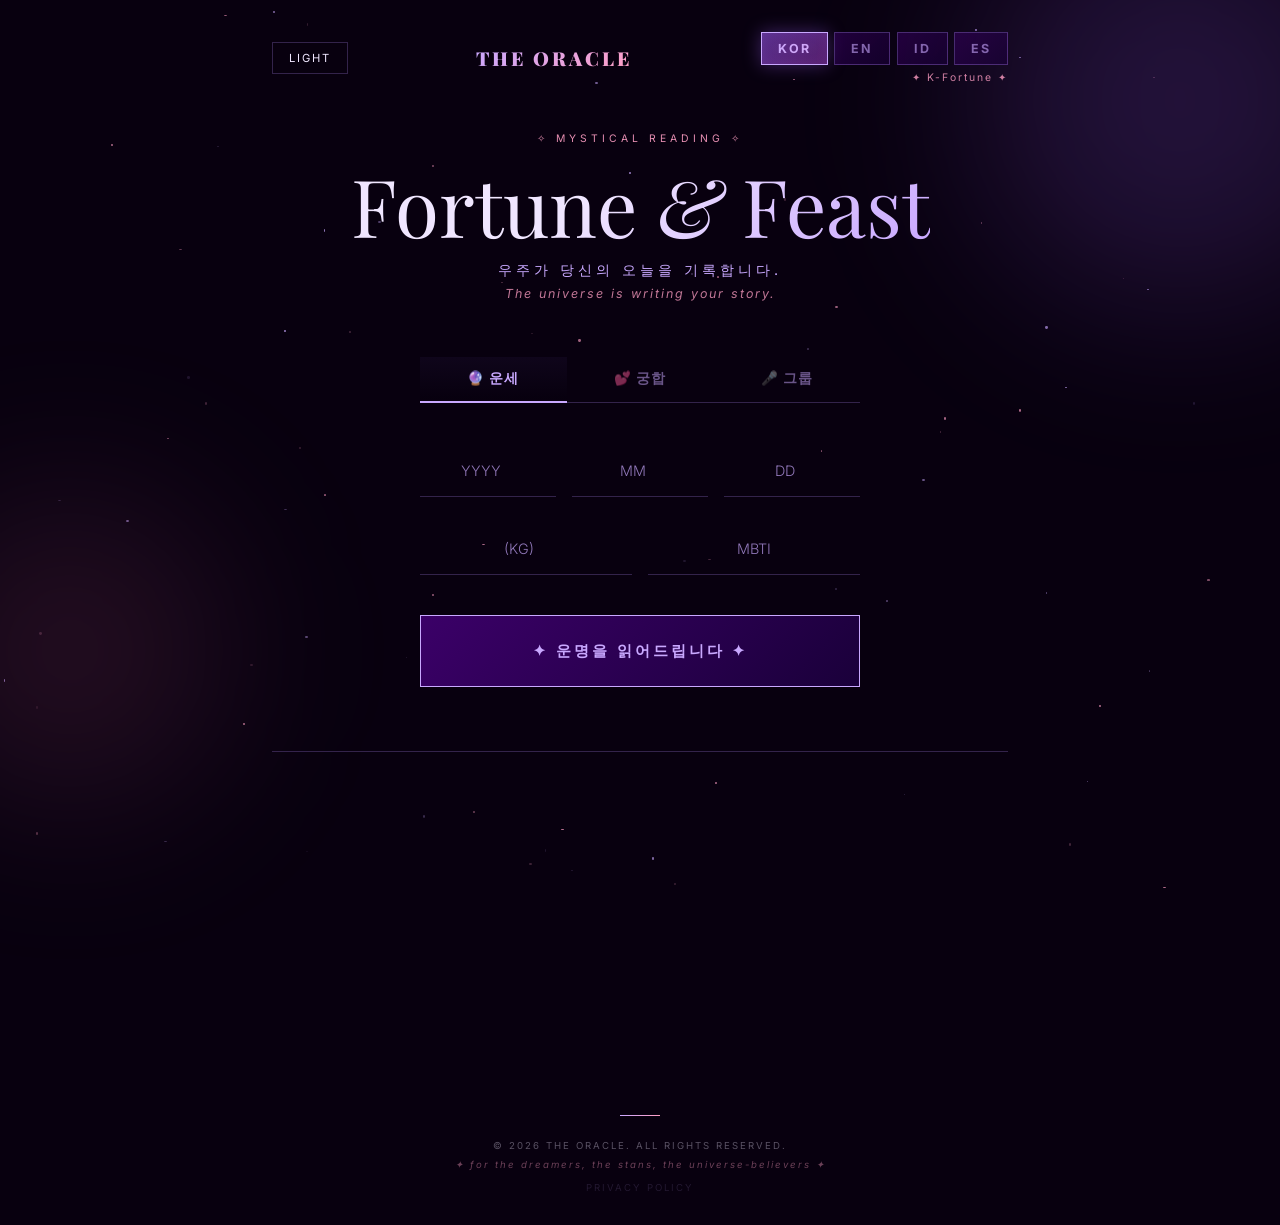
==== index.html @ b5136923 "add adsense code" ====
<!DOCTYPE html>
<html lang="en" data-theme="dark">
<head>
    <meta charset="UTF-8">
    <meta name="viewport" content="width=device-width, initial-scale=1.0">

    <!-- ======= SEO & Social Meta ======= -->
    <title>THE ORACLE — K-Fortune & Feast ✨</title>
    <script async src="https://pagead2.googlesyndication.com/pagead/js/adsbygoogle.js?client=ca-pub-8526543982783991"
     crossorigin="anonymous"></script>
    <meta name="description" content="Discover your destiny through ancient Korean fortune telling. Get your personalized fate reading + tonight's divine menu recommendation. A mystical experience for K-culture fans. ✨">
    <meta name="keywords" content="k-pop fortune, korean fortune telling, kpop horoscope, k-pop oracle, destiny reading, kpop fans, bts fortune, idol fortune, saju, k-fortune">
    <link rel="canonical" href="https://linefortune.com/">

    <!-- Open Graph (Facebook, KakaoTalk, LINE preview) -->
    <meta property="og:type" content="website">
    <meta property="og:url" content="https://linefortune.com/">
    <meta property="og:title" content="THE ORACLE — Read Your K-Fate ✨">
    <meta property="og:description" content="Ancient Korean destiny reading meets tonight's perfect meal. What does the universe say about YOU today? 🌙">
    <meta property="og:image" content="https://linefortune.com/og-image.jpg">
    <meta property="og:image:width" content="1200">
    <meta property="og:image:height" content="630">
    <meta property="og:locale" content="en_US">
    <meta property="og:locale:alternate" content="ko_KR">
    <meta property="og:locale:alternate" content="id_ID">
    <meta property="og:locale:alternate" content="pt_BR">

    <!-- Twitter / X Card -->
    <meta name="twitter:card" content="summary_large_image">
    <meta name="twitter:site" content="@theoracle_kfate">
    <meta name="twitter:title" content="THE ORACLE — Read Your K-Fate ✨">
    <meta name="twitter:description" content="Ancient Korean destiny reading meets tonight's perfect meal. What does the universe say about YOU today? 🌙">
    <meta name="twitter:image" content="https://linefortune.com/og-image.jpg">

    <!-- JSON-LD Structured Data -->
    <script type="application/ld+json">
    {
      "@context": "https://schema.org",
      "@type": "WebApplication",
      "name": "THE ORACLE — K-Fortune & Feast",
      "url": "https://linefortune.com/",
      "description": "Discover your destiny through ancient Korean fortune telling. Get your personalized fate reading and tonight's divine meal recommendation — a mystical experience for K-culture fans.",
      "applicationCategory": "EntertainmentApplication",
      "operatingSystem": "Any",
      "inLanguage": ["en", "ko", "id", "pt"],
      "offers": { "@type": "Offer", "price": "0", "priceCurrency": "USD" },
      "keywords": "kpop fortune, korean fortune telling, k-fortune, destiny reading, kpop fans, bts fortune"
    }
    </script>

    <!-- Google AdSense -->
    <script async src="https://pagead2.googlesyndication.com/pagead/js/adsbygoogle.js?client=ca-pub-8526543982783991"
         crossorigin="anonymous"></script>

    <!-- Google Analytics 4 -->
    <!-- TODO: Replace G-XXXXXXXXXX with your actual GA4 Measurement ID -->
    <script async src="https://www.googletagmanager.com/gtag/js?id=G-QWZPZQQKXY"></script>
    <script>
        window.dataLayer = window.dataLayer || [];
        function gtag(){dataLayer.push(arguments);}
        gtag('js', new Date());
        gtag('config', 'G-QWZPZQQKXY', {
            page_title: 'THE ORACLE - Home',
            page_location: window.location.href
        });
    </script>

    <!-- Fonts -->
    <link rel="preconnect" href="https://fonts.googleapis.com">
    <link rel="preconnect" href="https://fonts.gstatic.com" crossorigin>
    <link href="https://fonts.googleapis.com/css2?family=Inter:wght@300;400;700;900&family=Playfair+Display:ital,wght@0,400;0,700;0,900;1,400&family=Noto+Sans+KR:wght@300;400;700&display=swap" rel="stylesheet">
    <link rel="stylesheet" href="style.css">
    <script src="https://html2canvas.hertzen.com/dist/html2canvas.min.js"></script>
</head>
<body>
    <div class="stars-container"></div>
    <div class="glow-orb glow-1"></div>
    <div class="glow-orb glow-2"></div>

    <div class="app-container">
        <header>
            <button id="theme-btn" class="theme-toggle" onclick="toggleTheme()">LIGHT</button>
            <div class="logo">THE ORACLE</div>
            <div class="header-right">
                <div class="lang-switcher">
                    <button class="lang-btn active" data-lang="ko" onclick="setLang('ko')">KOR</button>
                    <button class="lang-btn" data-lang="en" onclick="setLang('en')">EN</button>
                    <button class="lang-btn" data-lang="id" onclick="setLang('id')">ID</button>
                    <button class="lang-btn" data-lang="es" onclick="setLang('es')">ES</button>
                </div>
                <div class="header-tag">✦ K-Fortune ✦</div>
            </div>
        </header>

        <main class="content">
            <div class="badge">✧ MYSTICAL READING ✧</div>
            <h1 class="main-title">Fortune <i>&</i> Feast</h1>
            <p class="subtitle">우주가 당신의 오늘을 기록합니다.</p>
            <p class="subtitle-en">The universe is writing your story.</p>

            <!-- Tab Navigation -->
            <div class="tab-nav">
                <button class="tab-btn active" data-tab="fortune" onclick="switchTab('fortune')">🔮 운세</button>
                <button class="tab-btn" data-tab="match" onclick="switchTab('match')">💕 궁합</button>
                <button class="tab-btn" data-tab="group" onclick="switchTab('group')">🎤 그룹</button>
            </div>

            <!-- Fortune Tab -->
            <div class="tab-panel active" data-panel="fortune">
                <div class="input-section">
                    <div class="input-group">
                        <div class="field-wrapper">
                            <input type="number" id="year" placeholder="YYYY" min="1900" max="2030">
                        </div>
                        <div class="field-wrapper">
                            <input type="number" id="month" placeholder="MM" min="1" max="12">
                        </div>
                        <div class="field-wrapper">
                            <input type="number" id="day" placeholder="DD" min="1" max="31">
                        </div>
                    </div>
                    <div class="input-group secondary">
                        <div class="field-wrapper">
                            <input type="number" id="weight" placeholder="(kg)" min="1" max="300">
                        </div>
                        <div class="field-wrapper">
                            <input type="text" id="mbti" placeholder="MBTI" maxlength="4">
                        </div>
                    </div>
                    <button class="action-btn" onclick="getFortune()">✦ READ YOUR DESTINY ✦</button>
                </div>
                <div id="display-area"></div>
            </div>

            <!-- Match Tab -->
            <div class="tab-panel" data-panel="match" id="match-panel">
                <!-- Rendered by JS -->
            </div>

            <!-- Group Tab -->
            <div class="tab-panel" data-panel="group" id="group-panel">
                <!-- Rendered by JS -->
            </div>
        </main>

        <footer>
            <div class="footer-line"></div>
            <p>© 2026 THE ORACLE. ALL RIGHTS RESERVED.</p>
            <p class="footer-sub">✦ for the dreamers, the stans, the universe-believers ✦</p>
            <p class="footer-privacy"><a href="privacy.html">Privacy Policy</a></p>
        </footer>
    </div>

    <script src="translations.js"></script>
    <script src="main.js"></script>
</body>
</html>
---- style.css ----
:root {
    /* Dark Mode — Deep Space Purple (K-pop demon hunter vibes) */
    --bg-color: #08000f;
    --text-color: #f0e6ff;
    --border-color: rgba(180, 140, 255, 0.25);
    --accent-color: #c9a8ff;       /* lavender */
    --accent-pink: #ff9ec4;        /* soft pink */
    --accent-gold: #d4af37;        /* keep gold for fortune text */
    --glow-purple: rgba(160, 100, 255, 0.18);
    --glow-pink: rgba(255, 120, 180, 0.12);
    --font-serif: 'Playfair Display', serif;
    --font-sans: 'Inter', sans-serif;
    --input-bg: transparent;
}

[data-theme="light"] {
    --bg-color: #fdf5ff;
    --text-color: #1a0030;
    --border-color: rgba(140, 80, 220, 0.2);
    --accent-color: #8b5cf6;
    --accent-pink: #ec4899;
    --accent-gold: #7c5f1a;
    --glow-purple: rgba(139, 92, 246, 0.1);
    --glow-pink: rgba(236, 72, 153, 0.07);
}

* {
    box-sizing: border-box;
    margin: 0;
    padding: 0;
}

body {
    background-color: var(--bg-color);
    color: var(--text-color);
    font-family: var(--font-sans);
    min-height: 100vh;
    overflow-x: hidden;
    transition: background-color 0.5s ease, color 0.5s ease;
}

/* Background ambient glow orbs */
.glow-orb {
    position: fixed;
    border-radius: 50%;
    filter: blur(90px);
    pointer-events: none;
    z-index: 0;
}
.glow-1 {
    width: 400px;
    height: 400px;
    background: var(--glow-purple);
    top: -100px;
    right: -100px;
}
.glow-2 {
    width: 300px;
    height: 300px;
    background: var(--glow-pink);
    bottom: 100px;
    left: -80px;
}

.app-container {
    max-width: 800px;
    margin: 0 auto;
    padding: 2rem;
    min-height: 100vh;
    display: flex;
    flex-direction: column;
    position: relative;
    z-index: 1;
}

/* ── Header ── */
header {
    display: flex;
    justify-content: space-between;
    align-items: center;
    padding-bottom: 3rem;
}

.logo {
    font-family: var(--font-serif);
    font-weight: 900;
    font-size: 1.2rem;
    letter-spacing: 3px;
    text-transform: uppercase;
    background: linear-gradient(135deg, var(--accent-color), var(--accent-pink));
    -webkit-background-clip: text;
    -webkit-text-fill-color: transparent;
    background-clip: text;
}

.header-right {
    display: flex;
    flex-direction: column;
    align-items: flex-end;
    gap: 0.4rem;
}

.lang-switcher {
    display: flex;
    gap: 0.4rem;
}

.lang-btn {
    background: linear-gradient(135deg, rgba(59,0,104,0.5), rgba(26,0,58,0.6));
    border: 1px solid rgba(180,140,255,0.3);
    color: rgba(201,168,255,0.6);
    padding: 0.5rem 1rem;
    font-size: 0.78rem;
    font-family: var(--font-sans);
    font-weight: 700;
    letter-spacing: 2px;
    cursor: pointer;
    transition: all 0.3s ease;
    position: relative;
    overflow: hidden;
}
.lang-btn::before {
    content: '';
    position: absolute;
    inset: 0;
    background: linear-gradient(135deg, var(--accent-color), var(--accent-pink));
    opacity: 0;
    transition: opacity 0.3s ease;
}
.lang-btn:hover {
    border-color: var(--accent-color);
    color: #fff;
    box-shadow: 0 0 14px rgba(160,100,255,0.3);
}
.lang-btn:hover::before { opacity: 0.15; }

.lang-btn.active {
    background: linear-gradient(135deg, rgba(100,30,180,0.6), rgba(60,0,120,0.7));
    border-color: var(--accent-color);
    color: var(--accent-color);
    box-shadow: 0 0 18px rgba(160,100,255,0.35), inset 0 0 12px rgba(160,100,255,0.1);
}
.lang-btn.active::before { opacity: 0.2; }

[data-theme="light"] .lang-btn {
    background: linear-gradient(135deg, rgba(139,92,246,0.12), rgba(109,40,217,0.08));
    border-color: rgba(139,92,246,0.35);
    color: rgba(109,40,217,0.6);
}
[data-theme="light"] .lang-btn.active {
    background: linear-gradient(135deg, rgba(139,92,246,0.25), rgba(109,40,217,0.2));
    border-color: var(--accent-color);
    color: var(--accent-color);
    box-shadow: 0 0 14px rgba(139,92,246,0.2);
}

.header-tag {
    font-size: 0.65rem;
    letter-spacing: 2px;
    color: var(--accent-pink);
    opacity: 0.8;
}

.theme-toggle {
    background: none;
    border: 1px solid var(--border-color);
    color: var(--text-color);
    padding: 0.5rem 1rem;
    font-size: 0.7rem;
    letter-spacing: 2px;
    cursor: pointer;
    transition: all 0.3s ease;
    font-family: var(--font-sans);
}
.theme-toggle:hover {
    border-color: var(--accent-color);
    color: var(--accent-color);
}

/* ── Main Content ── */
.content {
    flex: 1;
    display: flex;
    flex-direction: column;
    align-items: center;
    justify-content: center;
    text-align: center;
}

.badge {
    font-size: 0.65rem;
    letter-spacing: 4px;
    color: var(--accent-pink);
    margin-bottom: 1.2rem;
    opacity: 0.9;
}

.main-title {
    font-family: var(--font-serif);
    font-size: clamp(3rem, 10vw, 5rem);
    font-weight: 400;
    line-height: 1;
    margin-bottom: 1rem;
    background: linear-gradient(135deg, var(--text-color) 40%, var(--accent-color));
    -webkit-background-clip: text;
    -webkit-text-fill-color: transparent;
    background-clip: text;
}
.main-title i {
    font-family: var(--font-serif);
    font-style: italic;
    font-weight: 400;
}

.subtitle {
    font-size: 0.9rem;
    letter-spacing: 4px;
    text-transform: uppercase;
    color: var(--accent-color);
    margin-bottom: 0.4rem;
}
.subtitle-en {
    font-size: 0.78rem;
    letter-spacing: 2px;
    color: var(--accent-pink);
    opacity: 0.75;
    margin-bottom: 3.5rem;
    font-style: italic;
}

/* ── Input Section ── */
.input-section {
    width: 100%;
    max-width: 440px;
    margin: 0 auto 4rem;
}

.input-group {
    display: grid;
    grid-template-columns: repeat(3, 1fr);
    gap: 1rem;
    margin-bottom: 1.5rem;
}
.input-group.secondary {
    grid-template-columns: 1fr 1fr;
    margin-bottom: 2.5rem;
}

.field-wrapper {
    display: flex;
    flex-direction: column;
    align-items: center;
}

input {
    width: 100%;
    background: var(--input-bg);
    border: none;
    border-bottom: 1px solid var(--border-color);
    color: var(--text-color);
    padding: 1rem 0.5rem;
    text-align: center;
    font-size: 1.1rem;
    font-family: var(--font-sans);
    font-weight: 300;
    outline: none;
    transition: all 0.3s ease;
    text-transform: uppercase;
}
input::-webkit-input-placeholder { color: var(--accent-color) !important; opacity: 0.7 !important; -webkit-text-fill-color: var(--accent-color) !important; font-size: 0.9rem; }
input::-moz-placeholder          { color: var(--accent-color) !important; opacity: 0.7 !important; font-size: 0.9rem; }
input::placeholder                { color: var(--accent-color) !important; opacity: 0.7 !important; -webkit-text-fill-color: var(--accent-color) !important; font-size: 0.9rem; }
input:focus {
    border-bottom-color: var(--accent-pink);
    transform: translateY(-2px);
}

.action-btn {
    width: 100%;
    background: linear-gradient(135deg, #3b0068, #1a003a);
    color: var(--accent-color);
    border: 1px solid var(--accent-color);
    padding: 1.5rem;
    font-size: 0.95rem;
    font-family: var(--font-serif);
    font-weight: 700;
    letter-spacing: 3px;
    cursor: pointer;
    transition: all 0.4s ease;
    position: relative;
    overflow: hidden;
}
.action-btn::after {
    content: '';
    position: absolute;
    inset: 0;
    background: linear-gradient(135deg, var(--accent-color), var(--accent-pink));
    opacity: 0;
    transition: opacity 0.4s ease;
}
.action-btn:hover {
    letter-spacing: 5px;
    color: #08000f;
    border-color: var(--accent-pink);
}
.action-btn:hover::after {
    opacity: 1;
}
.action-btn span {
    position: relative;
    z-index: 1;
}

/* ── Display Area ── */
#display-area {
    width: 100%;
    min-height: 300px;
    margin-top: 2rem;
    border-top: 1px solid var(--border-color);
    padding-top: 3rem;
}

.placeholder-text {
    font-size: 0.8rem;
    letter-spacing: 2px;
    color: var(--accent-color);
    opacity: 0.8;
    text-transform: uppercase;
}

/* ── Fortune Result ── */
.fortune-container {
    animation: fadeIn 1s ease-out;
}

.fortune-meta {
    font-size: 0.7rem;
    letter-spacing: 3px;
    text-transform: uppercase;
    color: var(--accent-pink);
    margin-bottom: 1.5rem;
}

.fortune-result {
    font-family: var(--font-serif);
    font-size: 1.8rem;
    line-height: 1.4;
    font-weight: 400;
    margin-bottom: 0.8rem;
    word-break: keep-all;
    cursor: pointer;
    transition: color 0.3s;
}
.fortune-result:hover {
    color: var(--accent-color);
}

.fortune-tap-hint {
    font-size: 0.72rem;
    letter-spacing: 2px;
    color: var(--accent-color);
    opacity: 0.7;
    text-transform: uppercase;
    margin-top: 0.8rem;
    margin-bottom: 2.5rem;
}

/* ── Menu Recommendation ── */
.menu-content {
    margin-top: 3rem;
    padding-top: 3rem;
    border-top: 1px dashed var(--border-color);
    animation: slideUp 0.8s ease-out;
}

.witty-reason {
    font-size: 1.05rem;
    color: var(--text-color);
    margin-bottom: 2.5rem;
    word-break: keep-all;
    font-weight: 300;
    opacity: 0.9;
    font-style: italic;
    line-height: 1.7;
}
.witty-reason::before, .witty-reason::after {
    content: '"';
    color: var(--accent-pink);
    font-family: var(--font-serif);
    font-size: 1.5rem;
}

.menu-label {
    font-size: 0.65rem;
    letter-spacing: 3px;
    text-transform: uppercase;
    opacity: 0.5;
    margin-bottom: 1rem;
    display: block;
}

.menu-name {
    font-family: var(--font-serif);
    font-size: 2.5rem;
    font-style: italic;
    background: linear-gradient(135deg, var(--accent-color), var(--accent-pink));
    -webkit-background-clip: text;
    -webkit-text-fill-color: transparent;
    background-clip: text;
}

.menu-decoration {
    margin-top: 1rem;
    font-size: 1.5rem;
    opacity: 0.4;
}

/* ── K-pop Cards ── */
.kpop-cards {
    display: grid;
    grid-template-columns: 1fr 1fr 2fr;
    gap: 0.75rem;
    margin: 2rem 0 1.5rem;
}

.kcard {
    border: 1px solid var(--border-color);
    padding: 1.2rem 1rem;
    background: linear-gradient(135deg, rgba(59,0,104,0.2), rgba(26,0,58,0.25));
    display: flex;
    flex-direction: column;
    align-items: center;
    gap: 0.5rem;
    text-align: center;
    animation: fadeIn 0.8s ease-out 0.3s both;
}

.kcard-label {
    font-size: 0.6rem;
    letter-spacing: 2px;
    text-transform: uppercase;
    color: var(--accent-pink);
    opacity: 0.8;
}

.color-swatch {
    width: 36px;
    height: 36px;
    border-radius: 50%;
    border: 2px solid rgba(255,255,255,0.15);
    box-shadow: 0 0 12px rgba(201,168,255,0.3);
}

.kcard-value {
    font-size: 0.78rem;
    color: var(--text-color);
    opacity: 0.9;
    font-weight: 400;
}

.kcard-big {
    font-family: var(--font-serif);
    font-size: 2.4rem;
    font-style: italic;
    background: linear-gradient(135deg, var(--accent-color), var(--accent-pink));
    -webkit-background-clip: text;
    -webkit-text-fill-color: transparent;
    background-clip: text;
    line-height: 1;
}

.idol-card {
    align-items: flex-start;
    text-align: left;
}

.kcard-idol-name {
    font-family: var(--font-serif);
    font-size: 1rem;
    font-weight: 700;
    color: var(--accent-color);
    letter-spacing: 0.5px;
}

.kcard-idol-vibe {
    font-size: 0.75rem;
    color: var(--text-color);
    opacity: 0.7;
    line-height: 1.5;
    font-style: italic;
}

/* ── K-pop Vibe Box ── */
.kpop-vibe-box {
    border-left: 2px solid var(--accent-pink);
    padding: 0.8rem 1.2rem;
    margin: 0 0 2rem;
    background: rgba(255,158,196,0.05);
    animation: fadeIn 0.8s ease-out 0.5s both;
}

.kpop-vibe-text {
    font-size: 0.88rem;
    color: var(--text-color);
    opacity: 0.85;
    font-style: italic;
    line-height: 1.6;
    text-align: left;
}

/* ── Footer Privacy Link ── */
.footer-privacy {
    margin-top: 0.8rem;
}
.footer-privacy a {
    font-size: 0.6rem;
    letter-spacing: 2px;
    color: var(--accent-color);
    opacity: 0.4;
    text-decoration: none;
    text-transform: uppercase;
}
.footer-privacy a:hover { opacity: 0.8; }

/* ── Responsive: K-pop Cards ── */
@media (max-width: 600px) {
    .kpop-cards {
        grid-template-columns: 1fr 1fr;
    }
    .idol-card {
        grid-column: 1 / -1;
        align-items: center;
        text-align: center;
    }
}

/* ── Shopee Section ── */
.shopee-section {
    margin-top: 2.5rem;
    padding: 2rem;
    border: 1px solid var(--border-color);
    background: linear-gradient(135deg, rgba(59,0,104,0.25), rgba(26,0,58,0.3));
    animation: fadeIn 0.8s ease-out 0.2s both;
}

.shopee-hint {
    font-size: 0.82rem;
    color: var(--text-color);
    opacity: 0.65;
    margin-bottom: 1.2rem;
    font-style: italic;
    letter-spacing: 0.5px;
}

.shopee-btn {
    display: flex;
    align-items: center;
    gap: 1rem;
    width: 100%;
    padding: 1.1rem 1.4rem;
    background: linear-gradient(135deg, rgba(201,168,255,0.12), rgba(255,158,196,0.08));
    border: 1px solid var(--accent-color);
    color: var(--text-color);
    text-decoration: none;
    cursor: pointer;
    transition: all 0.3s ease;
    text-align: left;
}
.shopee-btn:hover {
    background: linear-gradient(135deg, rgba(201,168,255,0.22), rgba(255,158,196,0.15));
    border-color: var(--accent-pink);
    transform: translateY(-2px);
    box-shadow: 0 8px 24px rgba(160,100,255,0.15);
}

.shopee-icon {
    font-size: 1.5rem;
    flex-shrink: 0;
}

.shopee-text {
    flex: 1;
    display: flex;
    flex-direction: column;
    gap: 0.2rem;
}

.shopee-main {
    font-family: var(--font-serif);
    font-size: 1rem;
    font-weight: 700;
    color: var(--accent-color);
    letter-spacing: 0.5px;
}

.shopee-sub {
    font-size: 0.7rem;
    letter-spacing: 1.5px;
    color: var(--accent-pink);
    opacity: 0.8;
    text-transform: uppercase;
}

.shopee-arrow {
    font-size: 1.2rem;
    color: var(--accent-pink);
    opacity: 0.7;
    transition: transform 0.3s ease;
    flex-shrink: 0;
}
.shopee-btn:hover .shopee-arrow {
    transform: translateX(4px);
    opacity: 1;
}

.shopee-disclosure {
    margin-top: 0.8rem;
    font-size: 0.6rem;
    color: var(--text-color);
    opacity: 0.3;
    letter-spacing: 0.5px;
}

/* ── Share Section ── */
.share-section {
    margin-top: 3rem;
    padding-top: 2rem;
    border-top: 1px solid var(--border-color);
    display: flex;
    flex-direction: column;
    align-items: center;
    gap: 1rem;
    animation: fadeIn 1s ease-out 0.4s both;
}

.share-label {
    font-size: 0.65rem;
    letter-spacing: 4px;
    color: var(--accent-color);
    text-transform: uppercase;
    opacity: 0.8;
}

.share-buttons {
    display: flex;
    gap: 0.75rem;
    flex-wrap: wrap;
    justify-content: center;
}

.share-btn {
    display: flex;
    align-items: center;
    gap: 0.5rem;
    padding: 0.65rem 1.2rem;
    font-size: 0.75rem;
    letter-spacing: 2px;
    font-family: var(--font-sans);
    font-weight: 700;
    cursor: pointer;
    border: 1px solid var(--border-color);
    background: transparent;
    color: var(--text-color);
    transition: all 0.3s ease;
    text-decoration: none;
    text-transform: uppercase;
}
.share-btn:hover {
    transform: translateY(-2px);
}
.share-btn.twitter {
    border-color: #1d9bf0;
    color: #1d9bf0;
}
.share-btn.twitter:hover {
    background: #1d9bf0;
    color: #fff;
}
.share-btn.copy {
    border-color: var(--accent-color);
    color: var(--accent-color);
}
.share-btn.copy:hover {
    background: var(--accent-color);
    color: var(--bg-color);
}
.share-btn.copy.copied {
    border-color: #4ade80;
    color: #4ade80;
}

/* ── Animations ── */
@keyframes fadeIn {
    from { opacity: 0; }
    to   { opacity: 1; }
}
@keyframes slideUp {
    from { opacity: 0; transform: translateY(20px); }
    to   { opacity: 1; transform: translateY(0); }
}

/* ── Stars ── */
.stars-container {
    position: fixed;
    top: 0; left: 0;
    width: 100%; height: 100%;
    pointer-events: none;
    z-index: 0;
}

/* ── Footer ── */
footer {
    padding-top: 4rem;
    text-align: center;
}
.footer-line {
    width: 40px;
    height: 1px;
    background: linear-gradient(90deg, var(--accent-color), var(--accent-pink));
    margin: 0 auto 1.5rem;
}
footer p {
    font-size: 0.6rem;
    letter-spacing: 2px;
    opacity: 0.35;
}
.footer-sub {
    margin-top: 0.5rem;
    font-style: italic;
    color: var(--accent-pink);
    opacity: 0.4 !important;
}

/* ── Tab Navigation ── */
.tab-nav {
    display: flex;
    width: 100%;
    max-width: 440px;
    border-bottom: 1px solid var(--border-color);
    margin-bottom: 2.5rem;
    gap: 0;
}

.tab-btn {
    flex: 1;
    background: none;
    border: none;
    border-bottom: 2px solid transparent;
    color: rgba(201, 168, 255, 0.5);
    padding: 0.8rem 0.5rem;
    font-size: 0.85rem;
    font-family: var(--font-sans);
    font-weight: 600;
    letter-spacing: 1px;
    cursor: pointer;
    transition: all 0.3s ease;
    margin-bottom: -1px;
}

.tab-btn:hover {
    color: var(--accent-color);
}

.tab-btn.active {
    color: var(--accent-color);
    border-bottom: 2px solid var(--accent-color);
    background: linear-gradient(to bottom, rgba(160, 100, 255, 0.05), transparent);
}

/* ── Tab Panels ── */
.tab-panel {
    display: none;
    width: 100%;
    animation: fadeIn 0.4s ease-out;
}

.tab-panel.active {
    display: block;
}

.tab-content-inner {
    display: flex;
    flex-direction: column;
    align-items: center;
    gap: 1.5rem;
    width: 100%;
    max-width: 440px;
    margin: 0 auto;
    padding-top: 0.5rem;
}

.tab-section-title {
    font-family: var(--font-serif);
    font-size: 1.4rem;
    font-weight: 700;
    color: var(--accent-color);
    letter-spacing: 2px;
    text-align: center;
}

/* ── Idol Selector (Match Tab) ── */
.idol-selector-wrap {
    width: 100%;
}

.idol-select {
    width: 100%;
    background: linear-gradient(135deg, rgba(59, 0, 104, 0.5), rgba(26, 0, 58, 0.6));
    border: 1px solid var(--accent-color);
    color: var(--text-color);
    padding: 1rem 1.2rem;
    font-size: 1rem;
    font-family: var(--font-sans);
    font-weight: 400;
    cursor: pointer;
    outline: none;
    transition: all 0.3s ease;
    -webkit-appearance: none;
    appearance: none;
    background-image: url("data:image/svg+xml,%3Csvg xmlns='http://www.w3.org/2000/svg' width='12' height='8' viewBox='0 0 12 8'%3E%3Cpath d='M1 1l5 5 5-5' stroke='%23c9a8ff' stroke-width='2' fill='none' stroke-linecap='round'/%3E%3C/svg%3E");
    background-repeat: no-repeat;
    background-position: right 1rem center;
    padding-right: 2.5rem;
}

.idol-select:focus {
    border-color: var(--accent-pink);
    box-shadow: 0 0 14px rgba(160, 100, 255, 0.25);
}

.idol-select option,
.idol-select optgroup {
    background: #1a003a;
    color: var(--text-color);
}

.match-btn {
    max-width: 100%;
}

/* ── Compatibility Result ── */
.compat-result-card {
    width: 100%;
    border: 1px solid var(--border-color);
    padding: 2rem 1.5rem;
    text-align: center;
    background: linear-gradient(135deg, rgba(59, 0, 104, 0.3), rgba(26, 0, 58, 0.4));
    animation: fadeIn 0.5s ease-out;
}

.compat-idol-name {
    font-family: var(--font-serif);
    font-size: 1.1rem;
    color: var(--accent-pink);
    letter-spacing: 2px;
    margin-bottom: 0.5rem;
}

.compat-label {
    font-size: 0.7rem;
    letter-spacing: 3px;
    text-transform: uppercase;
    color: rgba(201, 168, 255, 0.6);
    margin-bottom: 1rem;
}

.compat-score-wrap {
    display: flex;
    align-items: flex-start;
    justify-content: center;
    gap: 0.2rem;
    margin-bottom: 1rem;
}

.compat-score {
    font-family: var(--font-serif);
    font-size: 5rem;
    font-weight: 900;
    line-height: 1;
    background: linear-gradient(135deg, var(--accent-color), var(--accent-pink));
    -webkit-background-clip: text;
    -webkit-text-fill-color: transparent;
    background-clip: text;
    min-width: 3ch;
    text-align: center;
}

.compat-percent {
    font-family: var(--font-serif);
    font-size: 2rem;
    font-weight: 700;
    color: var(--accent-color);
    margin-top: 0.5rem;
}

.compat-tier-label {
    font-family: var(--font-serif);
    font-size: 1.3rem;
    font-weight: 700;
    color: var(--accent-gold);
    margin-bottom: 0.8rem;
    letter-spacing: 1px;
}

.compat-tier-text {
    font-size: 0.9rem;
    color: var(--text-color);
    opacity: 0.85;
    line-height: 1.7;
    max-width: 360px;
    margin: 0 auto;
}

/* ── Group Grid (Group Tab) ── */
.group-grid {
    display: grid;
    grid-template-columns: repeat(4, 1fr);
    gap: 0.7rem;
    width: 100%;
}

.group-btn {
    display: flex;
    flex-direction: column;
    align-items: center;
    gap: 0.3rem;
    background: linear-gradient(135deg, rgba(59, 0, 104, 0.4), rgba(26, 0, 58, 0.5));
    border: 1px solid var(--border-color);
    color: var(--text-color);
    padding: 0.8rem 0.4rem;
    font-size: 0.72rem;
    font-family: var(--font-sans);
    font-weight: 600;
    letter-spacing: 0.5px;
    cursor: pointer;
    transition: all 0.3s ease;
}

.group-btn:hover {
    border-color: var(--accent-color);
    color: var(--accent-color);
    box-shadow: 0 0 12px rgba(160, 100, 255, 0.2);
    transform: translateY(-2px);
}

.group-btn.active {
    border-color: var(--accent-pink);
    color: var(--accent-pink);
    background: linear-gradient(135deg, rgba(100, 30, 180, 0.5), rgba(60, 0, 120, 0.6));
    box-shadow: 0 0 16px rgba(255, 120, 180, 0.25);
}

.group-emoji {
    font-size: 1.4rem;
    line-height: 1;
}

.group-name {
    text-align: center;
    line-height: 1.2;
}

/* ── Group Fortune Card ── */
.group-fortune-card {
    width: 100%;
    border: 1px solid var(--border-color);
    padding: 1.8rem 1.5rem;
    text-align: center;
    background: linear-gradient(135deg, rgba(59, 0, 104, 0.3), rgba(26, 0, 58, 0.4));
    animation: fadeIn 0.5s ease-out;
}

.group-fortune-header {
    display: flex;
    align-items: center;
    justify-content: center;
    gap: 0.6rem;
    margin-bottom: 1.2rem;
}

.group-fortune-emoji {
    font-size: 1.8rem;
}

.group-fortune-name {
    font-family: var(--font-serif);
    font-size: 1.3rem;
    font-weight: 700;
    color: var(--accent-color);
    letter-spacing: 2px;
}

.group-fortune-text {
    font-family: var(--font-serif);
    font-size: 1.05rem;
    font-weight: 400;
    font-style: italic;
    color: var(--accent-gold);
    line-height: 1.7;
    margin-bottom: 1.2rem;
}

.group-fortune-color {
    font-size: 0.8rem;
    letter-spacing: 2px;
    color: rgba(201, 168, 255, 0.7);
    display: flex;
    align-items: center;
    justify-content: center;
    gap: 0.5rem;
}

.color-dot {
    display: inline-block;
    width: 10px;
    height: 10px;
    border-radius: 50%;
}

/* ── Save Card Button ── */
.share-btn.save-card {
    background: linear-gradient(135deg, rgba(59, 0, 104, 0.5), rgba(26, 0, 58, 0.6));
    border: 1px solid var(--accent-pink);
    color: var(--accent-pink);
}

.share-btn.save-card:hover {
    background: linear-gradient(135deg, var(--accent-pink), var(--accent-color));
    color: #08000f;
    border-color: var(--accent-pink);
}

/* ── Responsive ── */
@media (max-width: 600px) {
    .main-title { font-size: 3rem; }
    .app-container { padding: 1.5rem; }
    .fortune-result { font-size: 1.4rem; }
    .menu-name { font-size: 2rem; }
    .group-grid { grid-template-columns: repeat(3, 1fr); }
    .compat-score { font-size: 3.5rem; }
}
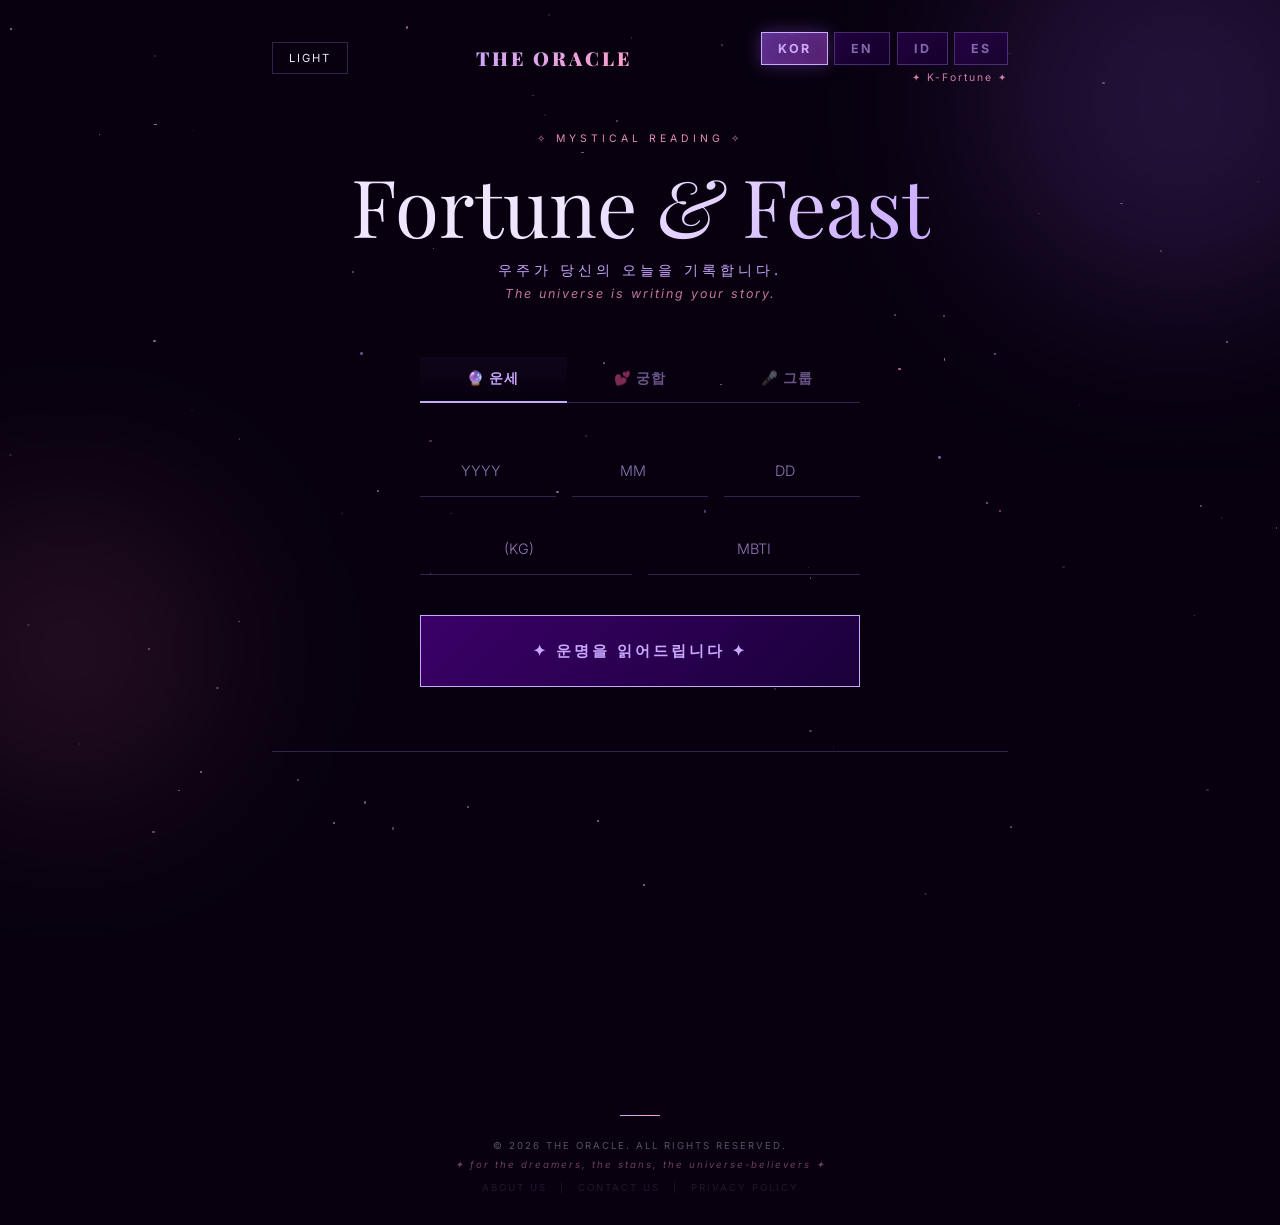
==== commit 37997a2a: "feat: Add About Us, Contact Us pages and update footer navigation - Add about.html with site mission" ====
--- a/index.html
+++ b/index.html
@@ -147,7 +147,13 @@
             <div class="footer-line"></div>
             <p>© 2026 THE ORACLE. ALL RIGHTS RESERVED.</p>
             <p class="footer-sub">✦ for the dreamers, the stans, the universe-believers ✦</p>
-            <p class="footer-privacy"><a href="privacy.html">Privacy Policy</a></p>
+            <p class="footer-privacy">
+                <a href="about.html">About Us</a>
+                <span style="opacity:0.3; margin: 0 0.5rem;">|</span>
+                <a href="contact.html">Contact Us</a>
+                <span style="opacity:0.3; margin: 0 0.5rem;">|</span>
+                <a href="privacy.html">Privacy Policy</a>
+            </p>
         </footer>
     </div>
 
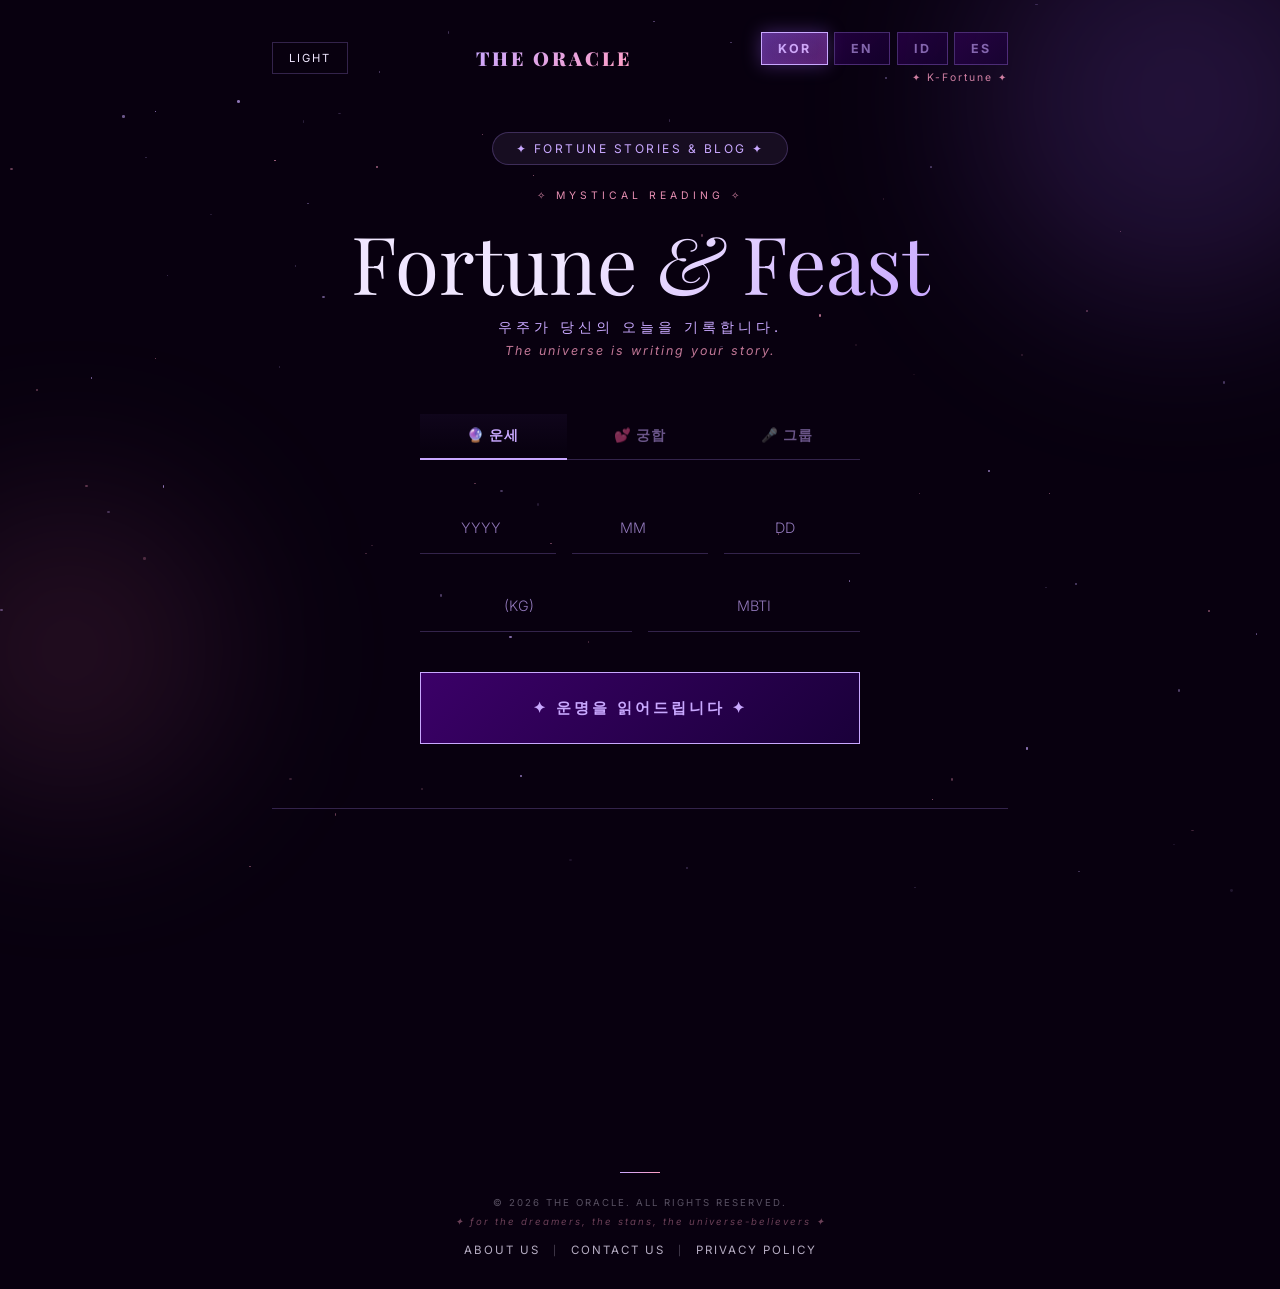
==== commit 6277fa7f: "feat: Add blog page with 5 fortune stories and blog button on main page - blog.html: 5 original fair" ====
--- a/index.html
+++ b/index.html
@@ -92,6 +92,27 @@
             </div>
         </header>
 
+        <!-- Blog Nav Bar -->
+        <div style="text-align:center; margin-bottom:1.5rem;">
+            <a href="blog.html" style="
+                display: inline-flex;
+                align-items: center;
+                gap: 0.4rem;
+                background: rgba(201,168,255,0.08);
+                border: 1px solid var(--border-color);
+                color: var(--accent-color);
+                padding: 0.5rem 1.4rem;
+                border-radius: 30px;
+                font-size: 0.75rem;
+                letter-spacing: 2.5px;
+                text-transform: uppercase;
+                text-decoration: none;
+                transition: background 0.2s, color 0.2s;
+            " onmouseover="this.style.background='rgba(201,168,255,0.18)'" onmouseout="this.style.background='rgba(201,168,255,0.08)'">
+                ✦ Fortune Stories &amp; Blog ✦
+            </a>
+        </div>
+
         <main class="content">
             <div class="badge">✧ MYSTICAL READING ✧</div>
             <h1 class="main-title">Fortune <i>&</i> Feast</h1>
--- a/style.css
+++ b/style.css
@@ -510,17 +510,20 @@
 
 /* ── Footer Privacy Link ── */
 .footer-privacy {
-    margin-top: 0.8rem;
+    margin-top: 1rem;
+    opacity: 1 !important;
 }
 .footer-privacy a {
-    font-size: 0.6rem;
-    letter-spacing: 2px;
-    color: var(--accent-color);
-    opacity: 0.4;
+    font-size: 0.72rem;
+    letter-spacing: 2px;
+    color: rgba(240, 230, 255, 0.75);
+    opacity: 1 !important;
     text-decoration: none;
     text-transform: uppercase;
 }
-.footer-privacy a:hover { opacity: 0.8; }
+.footer-privacy a:hover {
+    color: rgba(240, 230, 255, 1);
+}
 
 /* ── Responsive: K-pop Cards ── */
 @media (max-width: 600px) {
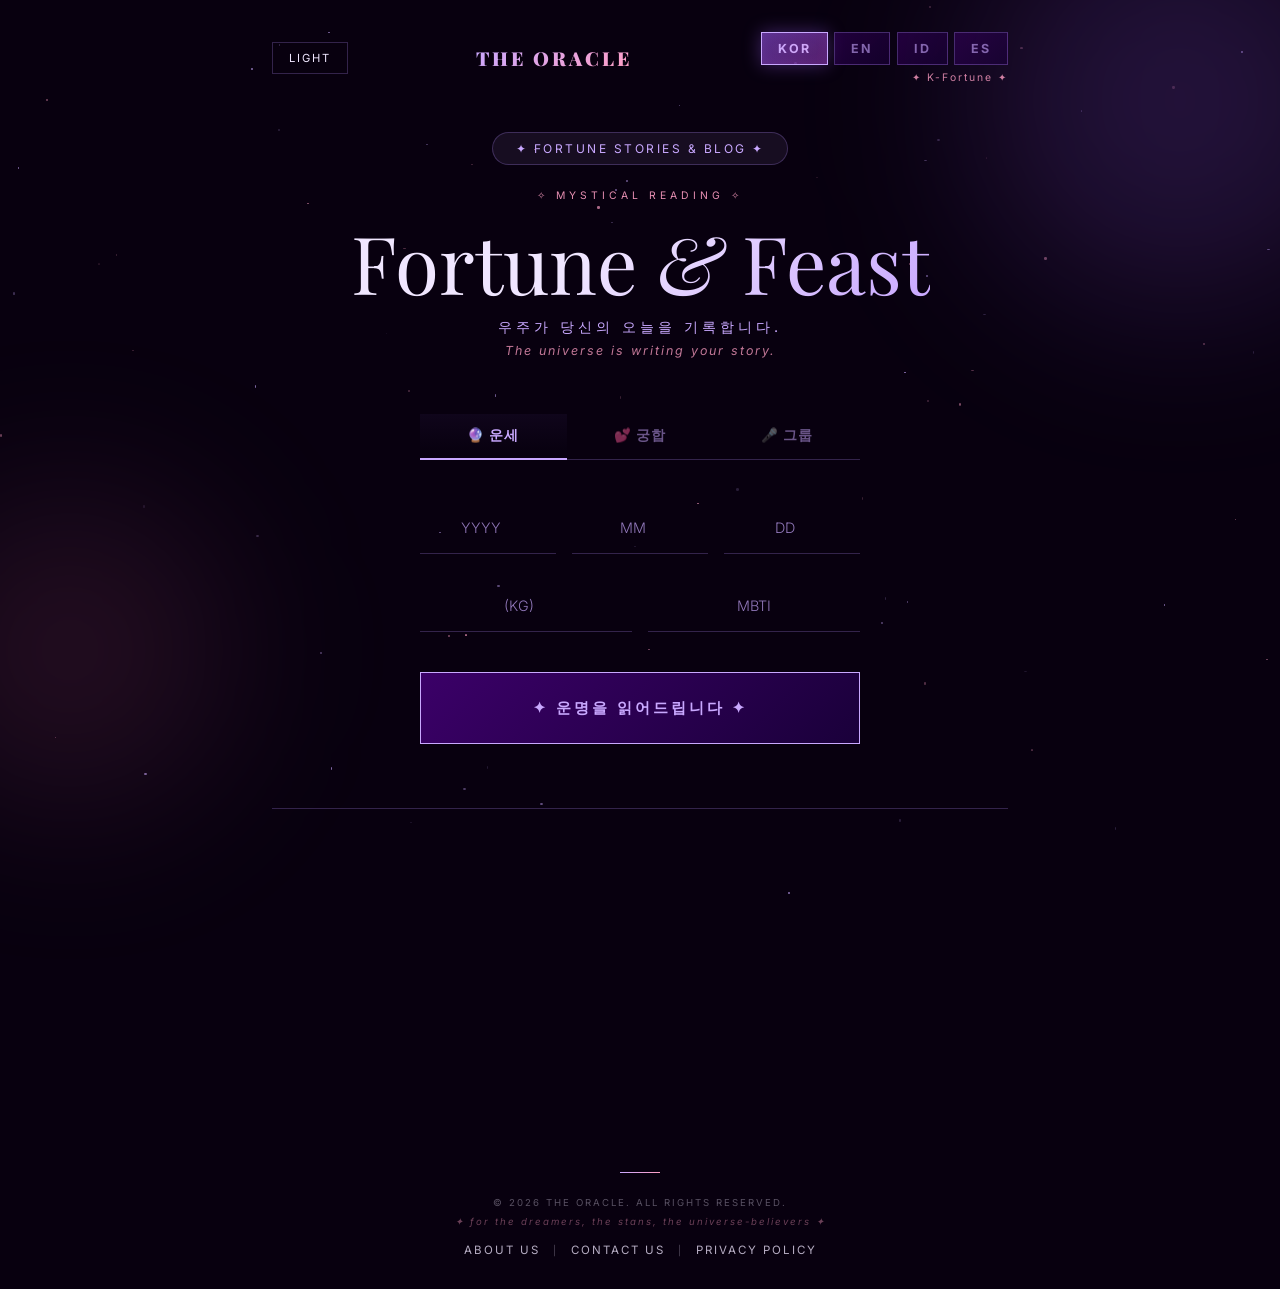
==== commit e3d0655b: "feat: add SVG favicon matching site's mystical oracle theme Co-Authored-By: Claude Sonnet 4.6 <norep" ====
--- a/index.html
+++ b/index.html
@@ -3,6 +3,10 @@
 <head>
     <meta charset="UTF-8">
     <meta name="viewport" content="width=device-width, initial-scale=1.0">
+
+    <!-- Favicon -->
+    <link rel="icon" type="image/svg+xml" href="/favicon.svg">
+    <link rel="shortcut icon" href="/favicon.svg">
 
     <!-- ======= SEO & Social Meta ======= -->
     <title>THE ORACLE — K-Fortune & Feast ✨</title>
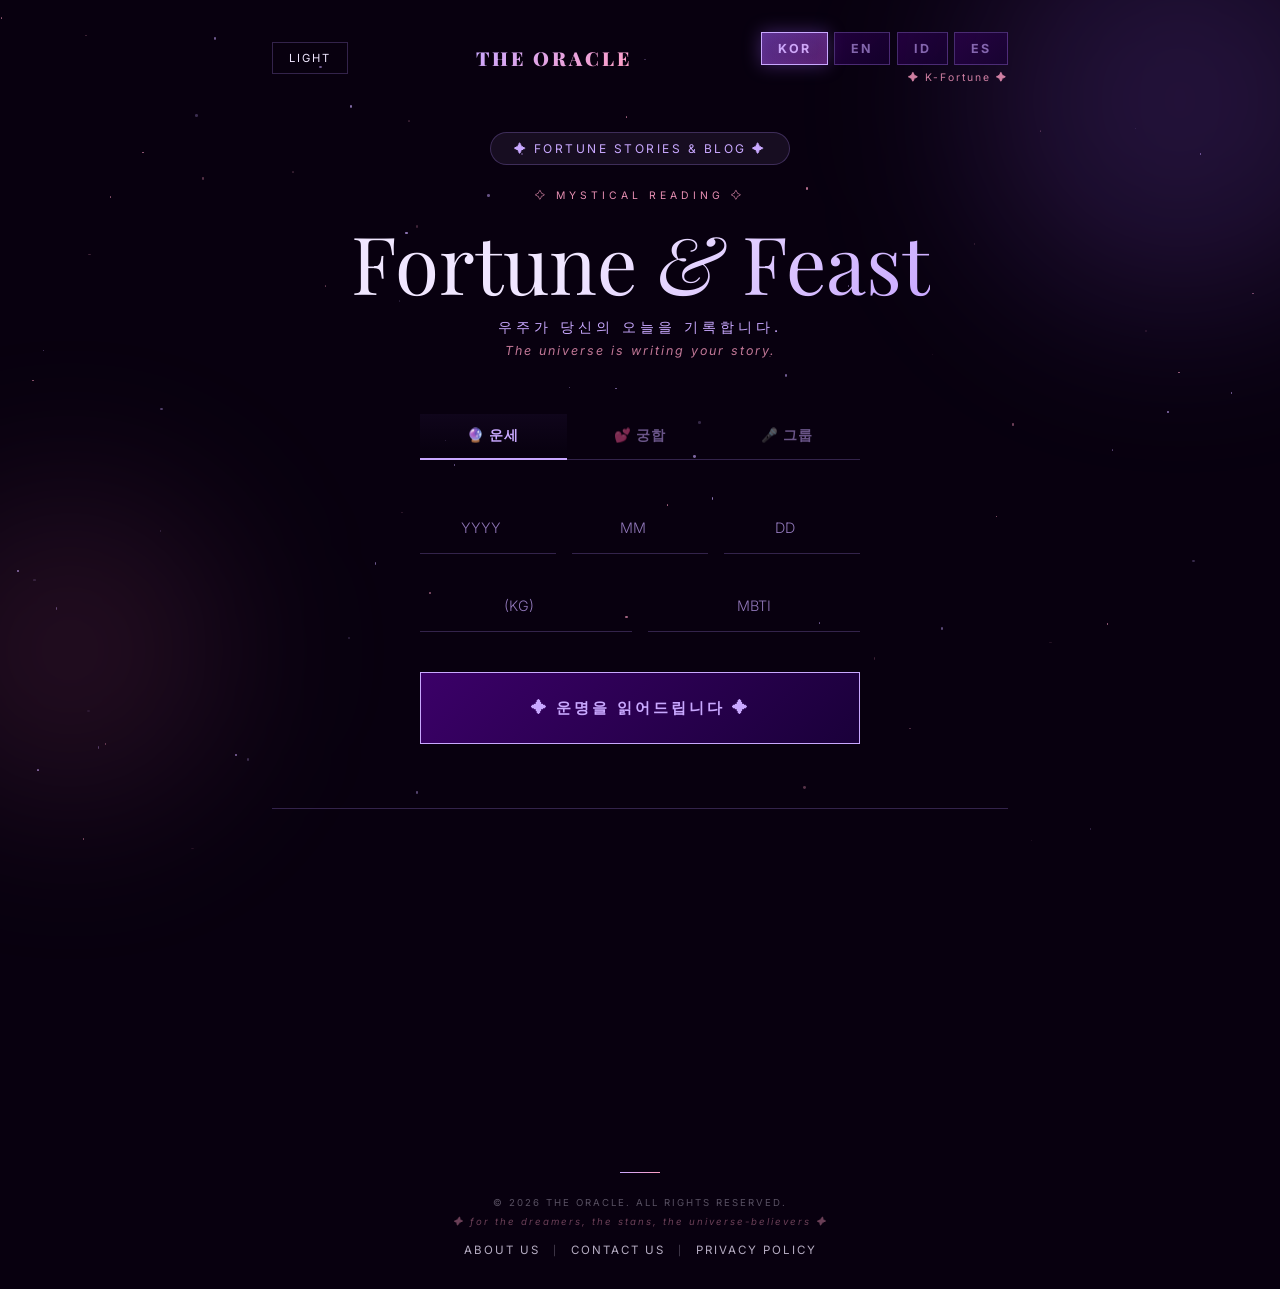
==== commit 3452582d: "seo: comprehensive SEO optimization across all pages - Add hreflang tags for ko/en/id/es multilingua" ====
--- a/index.html
+++ b/index.html
@@ -1,5 +1,5 @@
 <!DOCTYPE html>
-<html lang="en" data-theme="dark">
+<html lang="ko" data-theme="dark">
 <head>
     <meta charset="UTF-8">
     <meta name="viewport" content="width=device-width, initial-scale=1.0">
@@ -10,11 +10,20 @@
 
     <!-- ======= SEO & Social Meta ======= -->
     <title>THE ORACLE — K-Fortune & Feast ✨</title>
-    <script async src="https://pagead2.googlesyndication.com/pagead/js/adsbygoogle.js?client=ca-pub-8526543982783991"
-     crossorigin="anonymous"></script>
     <meta name="description" content="Discover your destiny through ancient Korean fortune telling. Get your personalized fate reading + tonight's divine menu recommendation. A mystical experience for K-culture fans. ✨">
     <meta name="keywords" content="k-pop fortune, korean fortune telling, kpop horoscope, k-pop oracle, destiny reading, kpop fans, bts fortune, idol fortune, saju, k-fortune">
+    <meta name="robots" content="index, follow">
     <link rel="canonical" href="https://linefortune.com/">
+
+    <!-- Naver Search Advisor: replace content value after verifying at searchadvisor.naver.com -->
+    <meta name="naver-site-verification" content="NAVER_VERIFICATION_CODE_HERE">
+
+    <!-- hreflang: multilingual targeting -->
+    <link rel="alternate" hreflang="ko" href="https://linefortune.com/">
+    <link rel="alternate" hreflang="en" href="https://linefortune.com/">
+    <link rel="alternate" hreflang="id" href="https://linefortune.com/">
+    <link rel="alternate" hreflang="es" href="https://linefortune.com/">
+    <link rel="alternate" hreflang="x-default" href="https://linefortune.com/">
 
     <!-- Open Graph (Facebook, KakaoTalk, LINE preview) -->
     <meta property="og:type" content="website">
@@ -52,9 +61,63 @@
     }
     </script>
 
+    <!-- JSON-LD: FAQ (Google Rich Snippet) -->
+    <script type="application/ld+json">
+    {
+      "@context": "https://schema.org",
+      "@type": "FAQPage",
+      "mainEntity": [
+        {
+          "@type": "Question",
+          "name": "What is K-fortune telling (Saju)?",
+          "acceptedAnswer": {
+            "@type": "Answer",
+            "text": "Saju (사주) is a traditional Korean fortune-telling system based on your birth year, month, day, and hour. THE ORACLE uses this ancient wisdom to reveal your destiny, personality, and life path."
+          }
+        },
+        {
+          "@type": "Question",
+          "name": "How does THE ORACLE fortune reading work?",
+          "acceptedAnswer": {
+            "@type": "Answer",
+            "text": "Simply enter your birth date, weight, and MBTI type. THE ORACLE instantly generates your personalized Korean fortune reading along with a divine meal recommendation that aligns with your cosmic energy."
+          }
+        },
+        {
+          "@type": "Question",
+          "name": "Is THE ORACLE fortune reading free?",
+          "acceptedAnswer": {
+            "@type": "Answer",
+            "text": "Yes! THE ORACLE is completely free to use. Get unlimited fortune readings, compatibility checks, and group readings at no cost."
+          }
+        },
+        {
+          "@type": "Question",
+          "name": "What languages does THE ORACLE support?",
+          "acceptedAnswer": {
+            "@type": "Answer",
+            "text": "THE ORACLE supports Korean (한국어), English, Indonesian (Bahasa Indonesia), and Spanish (Español)."
+          }
+        }
+      ]
+    }
+    </script>
+
+    <!-- JSON-LD: Organization -->
+    <script type="application/ld+json">
+    {
+      "@context": "https://schema.org",
+      "@type": "Organization",
+      "name": "THE ORACLE",
+      "url": "https://linefortune.com/",
+      "logo": "https://linefortune.com/favicon.svg",
+      "description": "Ancient Korean fortune telling meets modern K-culture. Free Saju readings, compatibility checks, and divine meal recommendations.",
+      "sameAs": []
+    }
+    </script>
+
     <!-- Google AdSense -->
-    <script async src="https://pagead2.googlesyndication.com/pagead/js/adsbygoogle.js?client=ca-pub-8526543982783991"
-         crossorigin="anonymous"></script>
+    <script async src="https://pagead2.googlesyndication.com/pagead/js/adsbygoogle.js?client=ca-pub-8526543982783991" crossorigin="anonymous"></script>
 
     <!-- Google Analytics 4 -->
     <!-- TODO: Replace G-XXXXXXXXXX with your actual GA4 Measurement ID -->
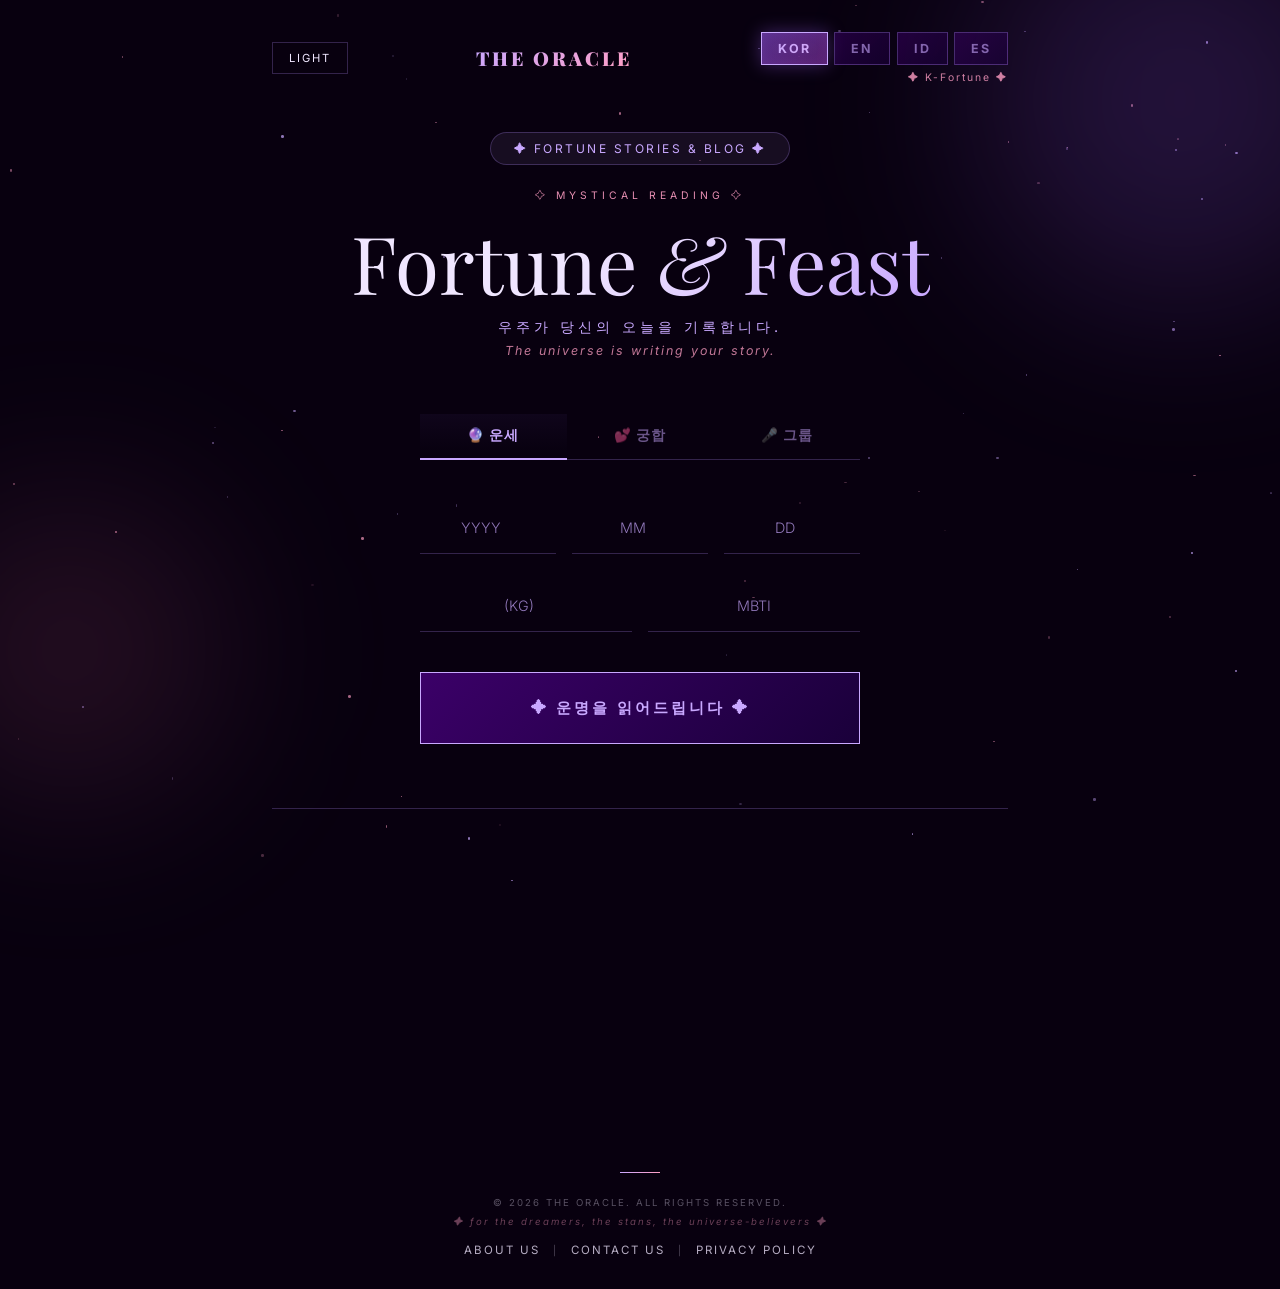
==== commit efe8c35b: "feat: add Naver Search Advisor verification file and meta tag Co-Authored-By: Claude Sonnet 4.6 <nor" ====
--- a/index.html
+++ b/index.html
@@ -16,7 +16,7 @@
     <link rel="canonical" href="https://linefortune.com/">
 
     <!-- Naver Search Advisor: replace content value after verifying at searchadvisor.naver.com -->
-    <meta name="naver-site-verification" content="NAVER_VERIFICATION_CODE_HERE">
+    <meta name="naver-site-verification" content="c5a052f0674dc4d4e58d61abe83436d0">
 
     <!-- hreflang: multilingual targeting -->
     <link rel="alternate" hreflang="ko" href="https://linefortune.com/">
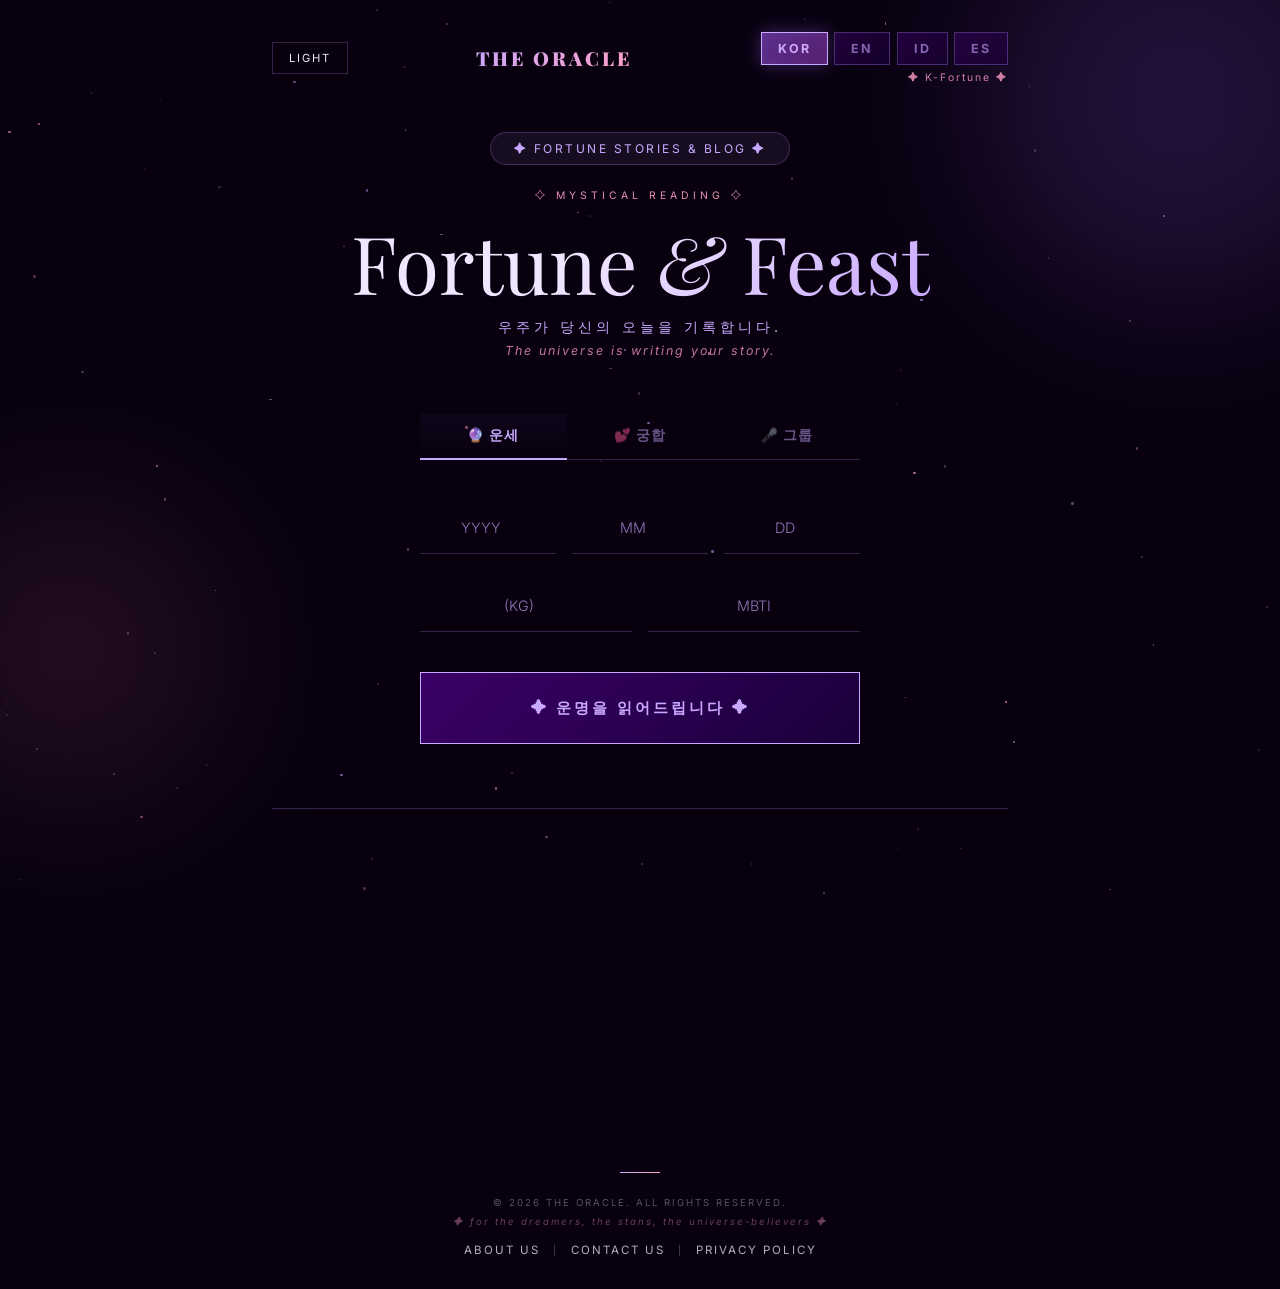
==== commit 9a4882d1: "fix: update Naver Search Advisor verification meta tag code Co-Authored-By: Claude Sonnet 4.6 <norep" ====
--- a/index.html
+++ b/index.html
@@ -16,7 +16,7 @@
     <link rel="canonical" href="https://linefortune.com/">
 
     <!-- Naver Search Advisor: replace content value after verifying at searchadvisor.naver.com -->
-    <meta name="naver-site-verification" content="c5a052f0674dc4d4e58d61abe83436d0">
+    <meta name="naver-site-verification" content="aa349de097e0c12d5a13912a5232067e38571707">
 
     <!-- hreflang: multilingual targeting -->
     <link rel="alternate" hreflang="ko" href="https://linefortune.com/">
@@ -248,4 +248,4 @@
     <script src="translations.js"></script>
     <script src="main.js"></script>
 </body>
-</html>
+</html>
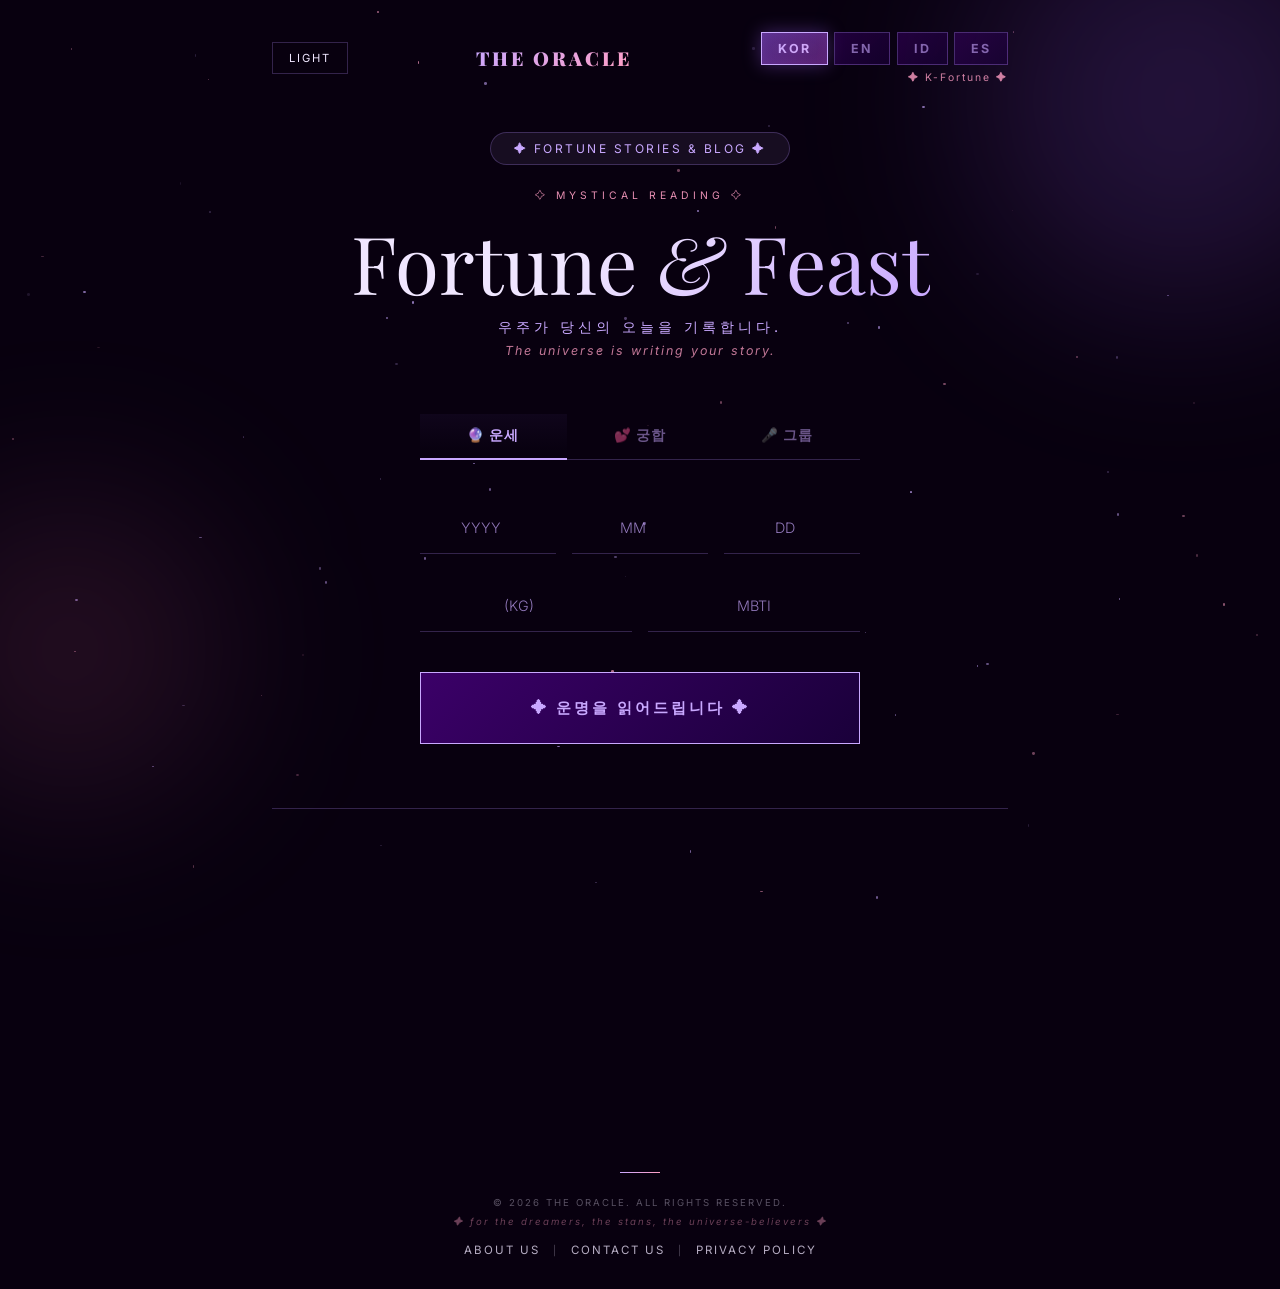
==== commit d46ce655: "feat: GEO (Generative Engine Optimization) implementation Based on Google's AI search guidance (deve" ====
--- a/index.html
+++ b/index.html
@@ -45,7 +45,24 @@
     <meta name="twitter:description" content="Ancient Korean destiny reading meets tonight's perfect meal. What does the universe say about YOU today? 🌙">
     <meta name="twitter:image" content="https://linefortune.com/og-image.jpg">
 
-    <!-- JSON-LD Structured Data -->
+    <!-- JSON-LD: WebSite + SearchAction (Sitelinks Searchbox signal) -->
+    <script type="application/ld+json">
+    {
+      "@context": "https://schema.org",
+      "@type": "WebSite",
+      "name": "THE ORACLE — K-Fortune & Feast",
+      "url": "https://linefortune.com/",
+      "description": "Free Korean Saju fortune reading, compatibility check, and K-culture destiny tool for global fans.",
+      "inLanguage": ["ko", "en", "id", "es"],
+      "potentialAction": {
+        "@type": "SearchAction",
+        "target": "https://linefortune.com/blog.html",
+        "query-input": "required name=search_term_string"
+      }
+    }
+    </script>
+
+    <!-- JSON-LD: WebApplication -->
     <script type="application/ld+json">
     {
       "@context": "https://schema.org",
@@ -55,9 +72,29 @@
       "description": "Discover your destiny through ancient Korean fortune telling. Get your personalized fate reading and tonight's divine meal recommendation — a mystical experience for K-culture fans.",
       "applicationCategory": "EntertainmentApplication",
       "operatingSystem": "Any",
-      "inLanguage": ["en", "ko", "id", "pt"],
+      "inLanguage": ["ko", "en", "id", "es"],
       "offers": { "@type": "Offer", "price": "0", "priceCurrency": "USD" },
-      "keywords": "kpop fortune, korean fortune telling, k-fortune, destiny reading, kpop fans, bts fortune"
+      "featureList": [
+        "Korean Saju fortune reading based on birth date",
+        "Romantic and friendship compatibility check",
+        "Group fortune reading for K-pop groups",
+        "Multilingual support: Korean, English, Indonesian, Spanish"
+      ],
+      "dateModified": "2026-04-21"
+    }
+    </script>
+
+    <!-- JSON-LD: Speakable (marks content suitable for AI voice / AI Overview reading) -->
+    <script type="application/ld+json">
+    {
+      "@context": "https://schema.org",
+      "@type": "WebPage",
+      "name": "THE ORACLE — K-Fortune & Feast",
+      "url": "https://linefortune.com/",
+      "speakable": {
+        "@type": "SpeakableSpecification",
+        "cssSelector": ["#geo-summary", ".main-title", ".subtitle"]
+      }
     }
     </script>
 
@@ -103,15 +140,26 @@
     }
     </script>
 
-    <!-- JSON-LD: Organization -->
+    <!-- JSON-LD: Organization (E-E-A-T entity signal) -->
     <script type="application/ld+json">
     {
       "@context": "https://schema.org",
       "@type": "Organization",
       "name": "THE ORACLE",
+      "alternateName": "Line Fortune",
       "url": "https://linefortune.com/",
       "logo": "https://linefortune.com/favicon.svg",
-      "description": "Ancient Korean fortune telling meets modern K-culture. Free Saju readings, compatibility checks, and divine meal recommendations.",
+      "description": "THE ORACLE is a free K-fortune platform combining traditional Korean Saju (사주) divination with modern K-culture for a global audience.",
+      "foundingDate": "2026",
+      "knowsAbout": [
+        "Korean fortune telling",
+        "Saju (사주) Four Pillars of Destiny",
+        "Korean shamanism (무속 신앙)",
+        "Brazilian Candomblé",
+        "Indonesian Javanese mysticism",
+        "K-culture and K-pop"
+      ],
+      "areaServed": "Worldwide",
       "sameAs": []
     }
     </script>
@@ -180,6 +228,24 @@
             </a>
         </div>
 
+        <!-- GEO: Static content block for AI crawlers and search engines (hidden visually) -->
+        <section id="geo-summary" aria-label="About THE ORACLE" style="position:absolute;width:1px;height:1px;overflow:hidden;clip:rect(0,0,0,0);white-space:nowrap;">
+            <h2>What is THE ORACLE?</h2>
+            <p>THE ORACLE is a free Korean fortune-telling (Saju) web application available at linefortune.com. Saju (사주), or the Four Pillars of Destiny, is a traditional Korean divination system based on the year, month, day, and hour of a person's birth. THE ORACLE uses this ancient system to generate personalized destiny readings for K-culture fans worldwide.</p>
+            <h3>Features</h3>
+            <ul>
+                <li>Fortune Reading (운세): Enter your birth date, body weight, and MBTI to receive a personalized Korean Saju destiny reading.</li>
+                <li>Compatibility Check (궁합): Compare two people's birth information to determine romantic or friendship compatibility.</li>
+                <li>Group Reading (그룹): Get collective fortune readings for K-pop groups or groups of friends.</li>
+            </ul>
+            <h3>Languages Supported</h3>
+            <p>Korean (한국어), English, Indonesian (Bahasa Indonesia), Spanish (Español).</p>
+            <h3>Is it free?</h3>
+            <p>Yes. THE ORACLE is completely free to use with no account or registration required.</p>
+            <h3>Cultural Background</h3>
+            <p>THE ORACLE draws from Korean shamanic tradition (무속 신앙), the Saju system rooted in Chinese cosmology, and presents comparative insights from Brazilian Candomblé and Indonesian Javanese mysticism through its blog section.</p>
+        </section>
+
         <main class="content">
             <div class="badge">✧ MYSTICAL READING ✧</div>
             <h1 class="main-title">Fortune <i>&</i> Feast</h1>
